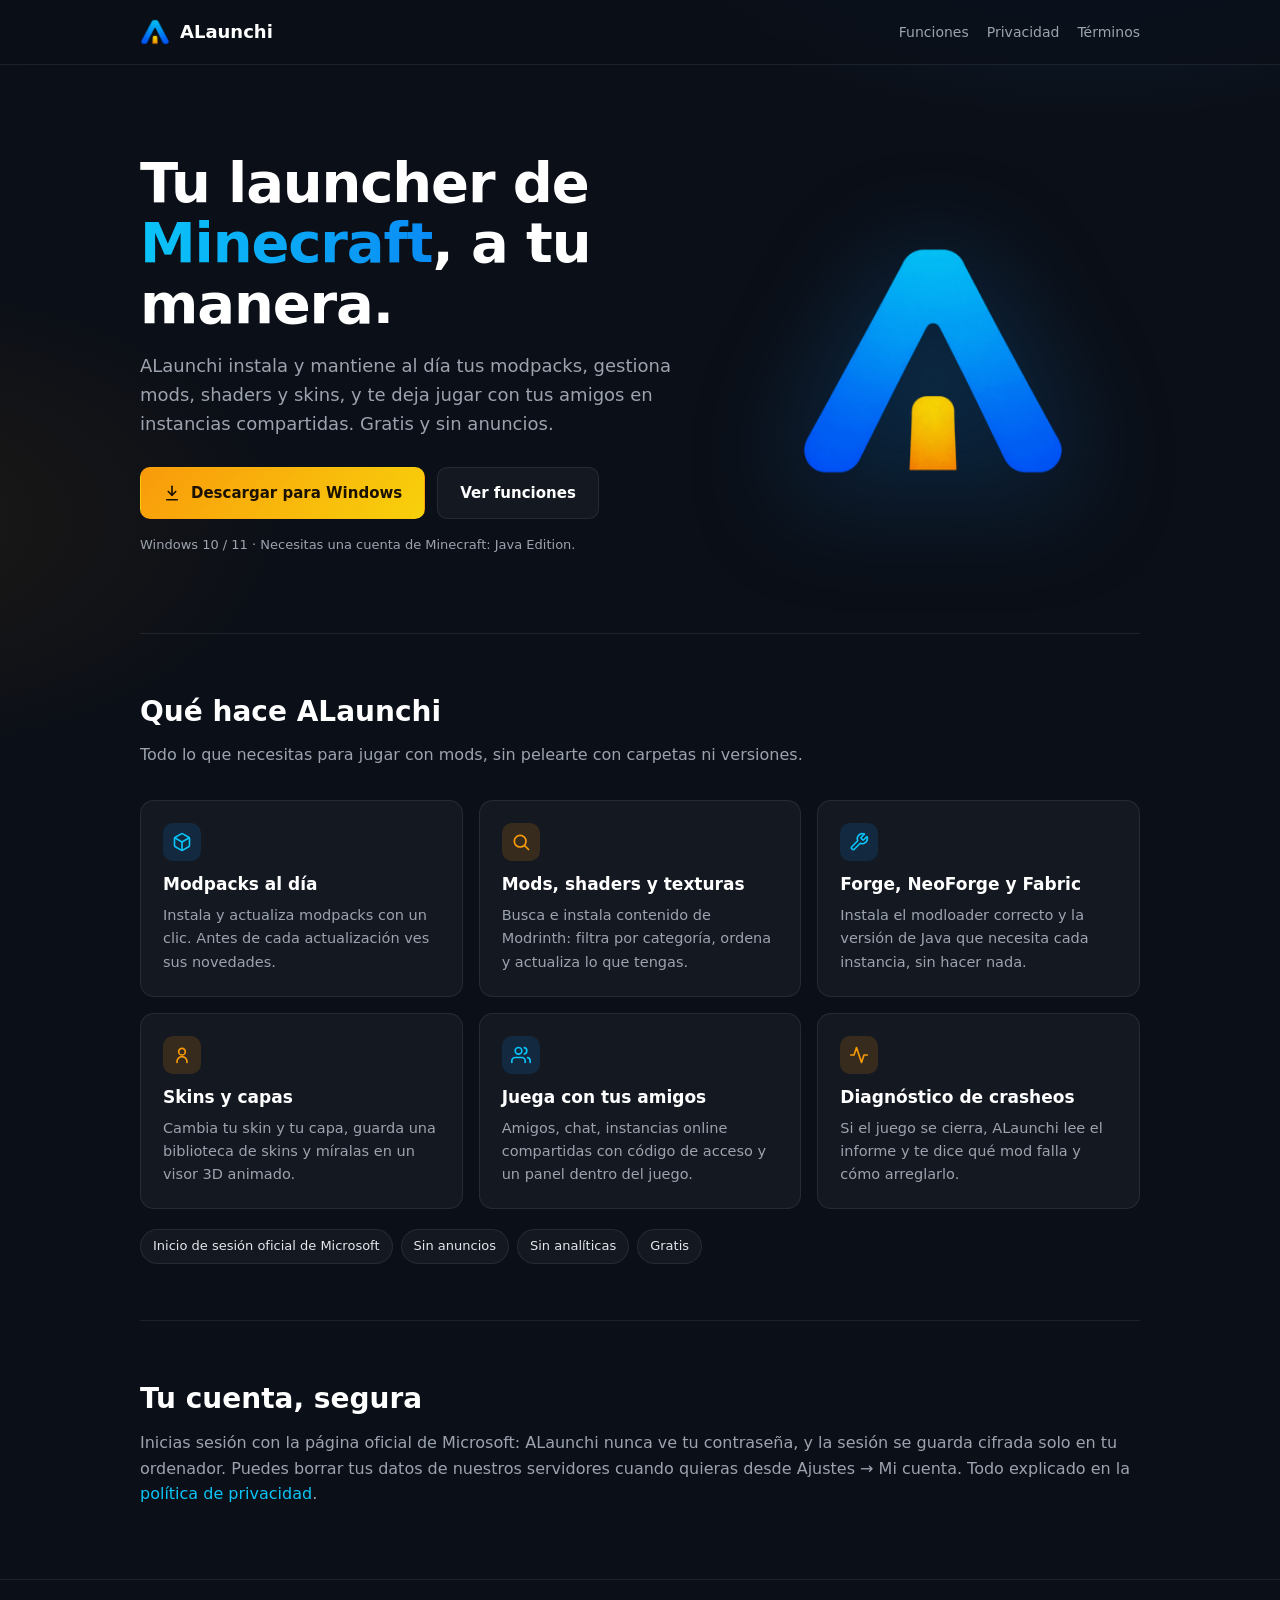
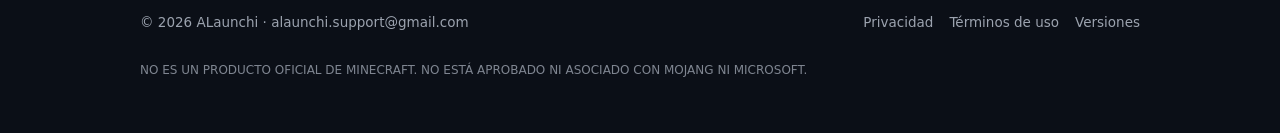
==== index.html @ 27a5408f "Web de ALaunchi: inicio con descarga, política de privacidad y términos (es/en) Co-Authored-By: Clau" ====
<!doctype html>
<html lang="es">
<head>
  <meta charset="utf-8">
  <meta name="viewport" content="width=device-width, initial-scale=1">
  <title>ALaunchi — Launcher de Minecraft</title>
  <meta name="description" content="ALaunchi es un launcher de Minecraft gratuito para Windows: instala y actualiza modpacks, gestiona mods de Modrinth, skins y juega con tus amigos.">
  <meta property="og:title" content="ALaunchi — Launcher de Minecraft">
  <meta property="og:description" content="Instala y actualiza modpacks, gestiona mods, skins y juega con tus amigos.">
  <meta property="og:image" content="https://alaunchi.github.io/assets/logo.png">
  <link rel="icon" href="assets/favicon.png">
  <link rel="stylesheet" href="style.css">
</head>
<body>
  <header class="site">
    <div class="wrap">
      <a class="brand" href="./"><img src="assets/logo.png" alt=""><span>ALaunchi</span></a>
      <nav class="links">
        <a href="#funciones">Funciones</a>
        <a href="privacidad.html">Privacidad</a>
        <a href="terminos.html">Términos</a>
      </nav>
    </div>
  </header>

  <main class="wrap">
    <section class="hero">
      <div>
        <h1>Tu launcher de <span class="grad">Minecraft</span>, a tu manera.</h1>
        <p class="lead">
          ALaunchi instala y mantiene al día tus modpacks, gestiona mods, shaders y skins,
          y te deja jugar con tus amigos en instancias compartidas. Gratis y sin anuncios.
        </p>
        <div class="cta">
          <a class="btn btn-primary" id="download" href="https://github.com/tomaamns-glitch/alaunchi-release/releases/latest">
            <svg viewBox="0 0 24 24" fill="none" stroke="currentColor" stroke-width="2.2" stroke-linecap="round" stroke-linejoin="round"><path d="M12 3v12"/><path d="m7 10 5 5 5-5"/><path d="M5 21h14"/></svg>
            <span id="download-label">Descargar para Windows</span>
          </a>
          <a class="btn btn-ghost" href="#funciones">Ver funciones</a>
          <p class="cta-note" id="download-note">Windows 10 / 11 · Necesitas una cuenta de Minecraft: Java Edition.</p>
        </div>
      </div>
      <img class="hero-logo" src="assets/logo.png" alt="Logo de ALaunchi">
    </section>

    <section class="block" id="funciones">
      <h2>Qué hace ALaunchi</h2>
      <p class="sub">Todo lo que necesitas para jugar con mods, sin pelearte con carpetas ni versiones.</p>
      <div class="grid">
        <div class="card">
          <div class="icon"><svg viewBox="0 0 24 24" fill="none" stroke="currentColor" stroke-width="2" stroke-linecap="round" stroke-linejoin="round"><path d="M21 16V8a2 2 0 0 0-1-1.73l-7-4a2 2 0 0 0-2 0l-7 4A2 2 0 0 0 3 8v8a2 2 0 0 0 1 1.73l7 4a2 2 0 0 0 2 0l7-4A2 2 0 0 0 21 16z"/><path d="M3.3 7 12 12l8.7-5"/><path d="M12 22V12"/></svg></div>
          <h3>Modpacks al día</h3>
          <p>Instala y actualiza modpacks con un clic. Antes de cada actualización ves sus novedades.</p>
        </div>
        <div class="card">
          <div class="icon o"><svg viewBox="0 0 24 24" fill="none" stroke="currentColor" stroke-width="2" stroke-linecap="round" stroke-linejoin="round"><circle cx="11" cy="11" r="7"/><path d="m21 21-4.3-4.3"/></svg></div>
          <h3>Mods, shaders y texturas</h3>
          <p>Busca e instala contenido de Modrinth: filtra por categoría, ordena y actualiza lo que tengas.</p>
        </div>
        <div class="card">
          <div class="icon"><svg viewBox="0 0 24 24" fill="none" stroke="currentColor" stroke-width="2" stroke-linecap="round" stroke-linejoin="round"><path d="M14.7 6.3a1 1 0 0 0 0 1.4l1.6 1.6a1 1 0 0 0 1.4 0l3.77-3.77a6 6 0 0 1-7.94 7.94l-6.91 6.91a2.12 2.12 0 0 1-3-3l6.91-6.91a6 6 0 0 1 7.94-7.94l-3.76 3.76z"/></svg></div>
          <h3>Forge, NeoForge y Fabric</h3>
          <p>Instala el modloader correcto y la versión de Java que necesita cada instancia, sin hacer nada.</p>
        </div>
        <div class="card">
          <div class="icon o"><svg viewBox="0 0 24 24" fill="none" stroke="currentColor" stroke-width="2" stroke-linecap="round" stroke-linejoin="round"><circle cx="12" cy="8" r="4"/><path d="M6 21v-1a6 6 0 0 1 12 0v1"/></svg></div>
          <h3>Skins y capas</h3>
          <p>Cambia tu skin y tu capa, guarda una biblioteca de skins y míralas en un visor 3D animado.</p>
        </div>
        <div class="card">
          <div class="icon"><svg viewBox="0 0 24 24" fill="none" stroke="currentColor" stroke-width="2" stroke-linecap="round" stroke-linejoin="round"><path d="M17 21v-2a4 4 0 0 0-4-4H5a4 4 0 0 0-4 4v2"/><circle cx="9" cy="7" r="4"/><path d="M23 21v-2a4 4 0 0 0-3-3.87"/><path d="M16 3.13a4 4 0 0 1 0 7.75"/></svg></div>
          <h3>Juega con tus amigos</h3>
          <p>Amigos, chat, instancias online compartidas con código de acceso y un panel dentro del juego.</p>
        </div>
        <div class="card">
          <div class="icon o"><svg viewBox="0 0 24 24" fill="none" stroke="currentColor" stroke-width="2" stroke-linecap="round" stroke-linejoin="round"><path d="M22 12h-4l-3 9L9 3l-3 9H2"/></svg></div>
          <h3>Diagnóstico de crasheos</h3>
          <p>Si el juego se cierra, ALaunchi lee el informe y te dice qué mod falla y cómo arreglarlo.</p>
        </div>
      </div>
      <div class="pill-list">
        <span class="pill">Inicio de sesión oficial de Microsoft</span>
        <span class="pill">Sin anuncios</span>
        <span class="pill">Sin analíticas</span>
        <span class="pill">Gratis</span>
      </div>
    </section>

    <section class="block">
      <h2>Tu cuenta, segura</h2>
      <p class="sub" style="margin-bottom:16px">
        Inicias sesión con la página oficial de Microsoft: ALaunchi nunca ve tu contraseña, y la sesión se guarda
        cifrada solo en tu ordenador. Puedes borrar tus datos de nuestros servidores cuando quieras desde
        Ajustes → Mi cuenta. Todo explicado en la <a href="privacidad.html">política de privacidad</a>.
      </p>
    </section>
  </main>

  <footer class="site">
    <div class="wrap">
      <span>© 2026 ALaunchi · <a href="mailto:alaunchi.support@gmail.com">alaunchi.support@gmail.com</a></span>
      <div class="links">
        <a href="privacidad.html">Privacidad</a>
        <a href="terminos.html">Términos de uso</a>
        <a href="https://github.com/tomaamns-glitch/alaunchi-release/releases">Versiones</a>
      </div>
      <p class="disclaimer">NO ES UN PRODUCTO OFICIAL DE MINECRAFT. NO ESTÁ APROBADO NI ASOCIADO CON MOJANG NI MICROSOFT.</p>
    </div>
  </footer>

  <script>
    // Points the button straight at the latest installer (.exe). Without
    // network or if GitHub's API fails, it stays on the releases page.
    fetch("https://api.github.com/repos/tomaamns-glitch/alaunchi-release/releases/latest")
      .then((r) => (r.ok ? r.json() : Promise.reject()))
      .then((rel) => {
        const exe = (rel.assets || []).find((a) => /\.exe$/i.test(a.name));
        if (!exe) return;
        document.getElementById("download").href = exe.browser_download_url;
        const version = String(rel.tag_name || "").replace(/^v/, "");
        const mb = (exe.size / 1048576).toFixed(0);
        document.getElementById("download-note").textContent =
          `Versión ${version} · ${mb} MB · Windows 10 / 11 · Necesitas una cuenta de Minecraft: Java Edition.`;
      })
      .catch(() => {});
  </script>
</body>
</html>
---- style.css ----
:root {
  --bg: #0b0f17;
  --bg-2: #111827;
  --card: rgba(255, 255, 255, 0.04);
  --border: rgba(255, 255, 255, 0.08);
  --text: #e5e7eb;
  --muted: #9ca3af;
  --blue: #0a8cf5;
  --cyan: #0bc4f7;
  --orange: #f99a0b;
  --yellow: #f8d10b;
  --radius: 14px;
  color-scheme: dark;
}

* { box-sizing: border-box; }

html { scroll-behavior: smooth; }

body {
  margin: 0;
  background:
    radial-gradient(900px 500px at 85% -10%, rgba(10, 140, 245, 0.18), transparent 60%),
    radial-gradient(700px 400px at -10% 30%, rgba(249, 154, 11, 0.08), transparent 60%),
    var(--bg);
  color: var(--text);
  font-family: "Inter", system-ui, -apple-system, "Segoe UI", Roboto, sans-serif;
  line-height: 1.6;
  -webkit-font-smoothing: antialiased;
}

a { color: var(--cyan); text-decoration: none; }
a:hover { text-decoration: underline; }

.wrap { max-width: 1040px; margin: 0 auto; padding: 0 20px; }

/* Header */
header.site {
  position: sticky; top: 0; z-index: 10;
  backdrop-filter: blur(12px);
  background: rgba(11, 15, 23, 0.7);
  border-bottom: 1px solid var(--border);
}
header.site .wrap { display: flex; align-items: center; justify-content: space-between; height: 64px; gap: 16px; }
.brand { display: flex; align-items: center; gap: 10px; color: #fff; font-weight: 700; font-size: 18px; }
.brand:hover { text-decoration: none; }
.brand img { width: 30px; height: 30px; }
nav.links { display: flex; gap: 18px; font-size: 14px; }
nav.links a { color: var(--muted); }
nav.links a:hover, nav.links a[aria-current="page"] { color: #fff; text-decoration: none; }

/* Hero */
.hero { padding: 88px 0 64px; display: grid; grid-template-columns: 1.3fr 1fr; gap: 48px; align-items: center; }
.hero h1 { font-size: clamp(36px, 6vw, 56px); line-height: 1.08; margin: 0 0 18px; color: #fff; letter-spacing: -0.02em; }
.hero h1 .grad { background: linear-gradient(90deg, var(--cyan), var(--blue)); -webkit-background-clip: text; background-clip: text; color: transparent; }
.hero p.lead { font-size: 18px; color: var(--muted); margin: 0 0 28px; max-width: 34em; }
.hero-logo { justify-self: center; width: min(280px, 70%); filter: drop-shadow(0 20px 60px rgba(10, 140, 245, 0.35)); }

.cta { display: flex; flex-wrap: wrap; gap: 12px; align-items: center; }
.btn {
  display: inline-flex; align-items: center; gap: 10px;
  padding: 13px 22px; border-radius: 10px; font-weight: 600; font-size: 15px;
  border: 1px solid transparent; transition: transform 0.15s, filter 0.15s;
}
.btn:hover { text-decoration: none; transform: translateY(-1px); filter: brightness(1.08); }
.btn-primary { background: linear-gradient(135deg, var(--orange), var(--yellow)); color: #1a1100; }
.btn-ghost { background: var(--card); border-color: var(--border); color: #fff; }
.btn svg { width: 18px; height: 18px; }
.cta-note { font-size: 13px; color: var(--muted); width: 100%; margin-top: 4px; }

/* Sections */
section.block { padding: 56px 0; border-top: 1px solid var(--border); }
section.block h2 { font-size: 28px; margin: 0 0 8px; color: #fff; }
section.block p.sub { color: var(--muted); margin: 0 0 32px; }

.grid { display: grid; grid-template-columns: repeat(3, 1fr); gap: 16px; }
.card { background: var(--card); border: 1px solid var(--border); border-radius: var(--radius); padding: 22px; }
.card h3 { margin: 10px 0 6px; font-size: 17px; color: #fff; }
.card p { margin: 0; color: var(--muted); font-size: 14.5px; }
.icon { width: 38px; height: 38px; border-radius: 10px; display: grid; place-items: center; background: rgba(10, 140, 245, 0.15); color: var(--cyan); }
.icon.o { background: rgba(249, 154, 11, 0.15); color: var(--orange); }
.icon svg { width: 20px; height: 20px; }

.pill-list { display: flex; flex-wrap: wrap; gap: 8px; margin-top: 20px; }
.pill { font-size: 13px; padding: 6px 12px; border-radius: 999px; background: var(--card); border: 1px solid var(--border); color: var(--text); }

/* Legal pages */
.legal { max-width: 780px; padding: 56px 20px 72px; margin: 0 auto; }
.legal h1 { font-size: 36px; margin: 0 0 6px; color: #fff; }
.legal .updated { color: var(--muted); font-size: 14px; margin: 0 0 32px; }
.legal h2 { font-size: 21px; margin: 40px 0 10px; color: #fff; }
.legal h3 { font-size: 16.5px; margin: 24px 0 8px; color: #fff; }
.legal p, .legal li { color: #d1d5db; font-size: 15.5px; }
.legal ul { padding-left: 22px; }
.legal li { margin: 4px 0; }
.legal table { width: 100%; border-collapse: collapse; margin: 12px 0 8px; font-size: 14.5px; }
.legal th, .legal td { text-align: left; padding: 10px 12px; border-bottom: 1px solid var(--border); vertical-align: top; }
.legal th { color: #fff; font-weight: 600; background: var(--card); }
.legal .table-scroll { overflow-x: auto; }
.legal .summary { background: rgba(10, 140, 245, 0.08); border: 1px solid rgba(10, 140, 245, 0.25); border-radius: var(--radius); padding: 18px 20px; }
.legal .summary ul { margin: 6px 0 0; }
.lang-switch { display: inline-flex; gap: 6px; margin-bottom: 24px; }
.lang-switch a { font-size: 13px; padding: 5px 12px; border-radius: 999px; border: 1px solid var(--border); color: var(--muted); }
.lang-switch a.on { color: #fff; background: var(--card); }

/* Footer */
footer.site { border-top: 1px solid var(--border); padding: 32px 0 40px; color: var(--muted); font-size: 13.5px; }
footer.site .wrap { display: flex; flex-wrap: wrap; justify-content: space-between; gap: 16px; }
footer.site .links { display: flex; flex-wrap: wrap; gap: 16px; }
footer.site a { color: var(--muted); }
footer.site a:hover { color: #fff; }
footer.site .disclaimer { width: 100%; font-size: 12px; opacity: 0.8; }

@media (max-width: 820px) {
  .hero { grid-template-columns: 1fr; padding: 48px 0 40px; gap: 28px; text-align: left; }
  .hero-logo { order: -1; width: 120px; justify-self: start; }
  .grid { grid-template-columns: 1fr; }
  nav.links { gap: 12px; font-size: 13px; }
  .brand span { display: none; }
}
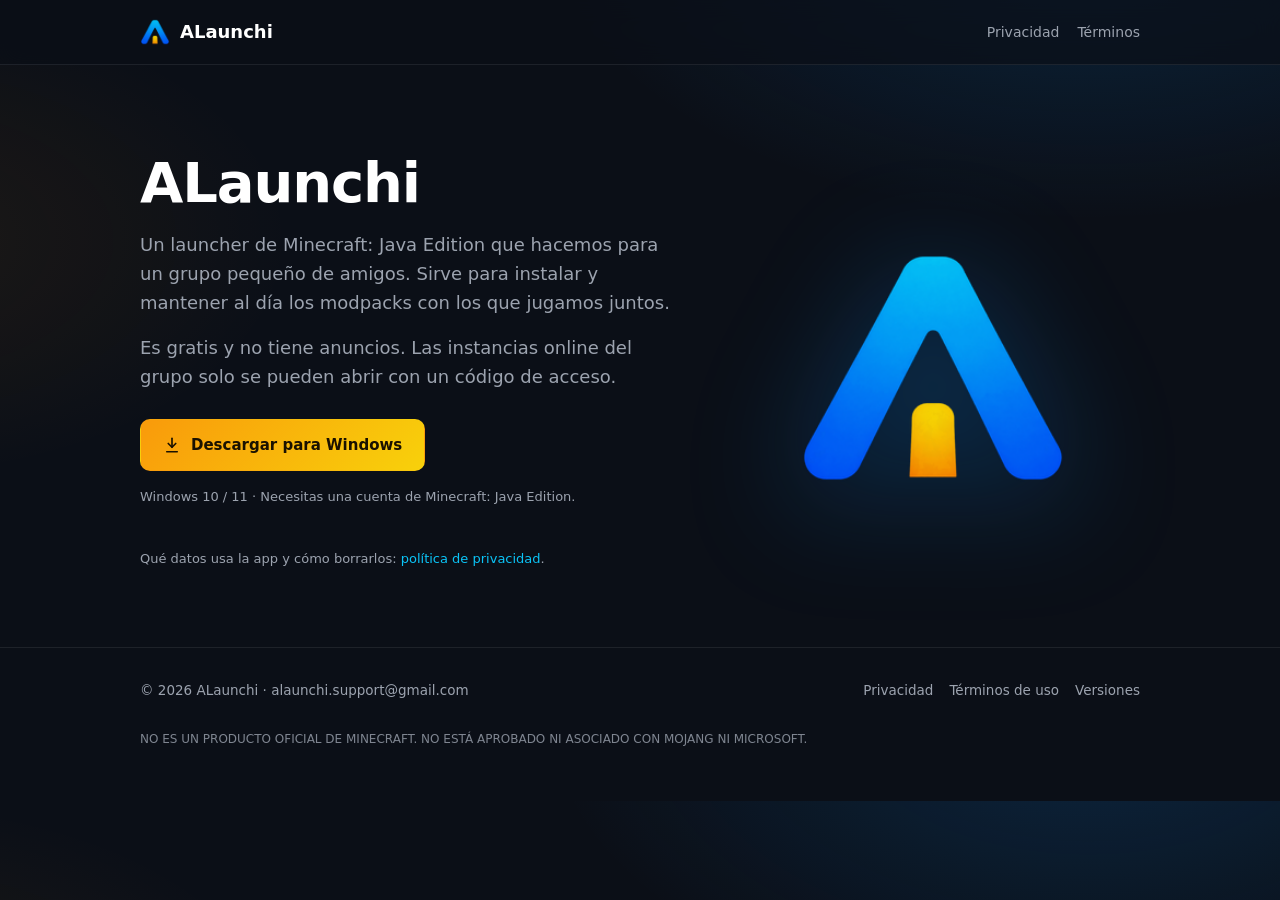
==== commit 8f0f4a13: "Portada más sencilla: sin lista de funciones, launcher para un grupo pequeño Co-Authored-By: Claude " ====
--- a/index.html
+++ b/index.html
@@ -3,10 +3,10 @@
 <head>
   <meta charset="utf-8">
   <meta name="viewport" content="width=device-width, initial-scale=1">
-  <title>ALaunchi — Launcher de Minecraft</title>
-  <meta name="description" content="ALaunchi es un launcher de Minecraft gratuito para Windows: instala y actualiza modpacks, gestiona mods de Modrinth, skins y juega con tus amigos.">
-  <meta property="og:title" content="ALaunchi — Launcher de Minecraft">
-  <meta property="og:description" content="Instala y actualiza modpacks, gestiona mods, skins y juega con tus amigos.">
+  <title>ALaunchi</title>
+  <meta name="description" content="ALaunchi, un launcher de Minecraft para un grupo pequeño de amigos.">
+  <meta property="og:title" content="ALaunchi">
+  <meta property="og:description" content="Un launcher de Minecraft para un grupo pequeño de amigos.">
   <meta property="og:image" content="https://alaunchi.github.io/assets/logo.png">
   <link rel="icon" href="assets/favicon.png">
   <link rel="stylesheet" href="style.css">
@@ -16,7 +16,6 @@
     <div class="wrap">
       <a class="brand" href="./"><img src="assets/logo.png" alt=""><span>ALaunchi</span></a>
       <nav class="links">
-        <a href="#funciones">Funciones</a>
         <a href="privacidad.html">Privacidad</a>
         <a href="terminos.html">Términos</a>
       </nav>
@@ -26,73 +25,26 @@
   <main class="wrap">
     <section class="hero">
       <div>
-        <h1>Tu launcher de <span class="grad">Minecraft</span>, a tu manera.</h1>
+        <h1>ALaunchi</h1>
         <p class="lead">
-          ALaunchi instala y mantiene al día tus modpacks, gestiona mods, shaders y skins,
-          y te deja jugar con tus amigos en instancias compartidas. Gratis y sin anuncios.
+          Un launcher de Minecraft: Java Edition que hacemos para un grupo pequeño de amigos.
+          Sirve para instalar y mantener al día los modpacks con los que jugamos juntos.
+        </p>
+        <p class="lead" style="margin-top:-12px">
+          Es gratis y no tiene anuncios. Las instancias online del grupo solo se pueden abrir con un código de acceso.
         </p>
         <div class="cta">
           <a class="btn btn-primary" id="download" href="https://github.com/tomaamns-glitch/alaunchi-release/releases/latest">
             <svg viewBox="0 0 24 24" fill="none" stroke="currentColor" stroke-width="2.2" stroke-linecap="round" stroke-linejoin="round"><path d="M12 3v12"/><path d="m7 10 5 5 5-5"/><path d="M5 21h14"/></svg>
-            <span id="download-label">Descargar para Windows</span>
+            <span>Descargar para Windows</span>
           </a>
-          <a class="btn btn-ghost" href="#funciones">Ver funciones</a>
           <p class="cta-note" id="download-note">Windows 10 / 11 · Necesitas una cuenta de Minecraft: Java Edition.</p>
         </div>
+        <p class="cta-note" style="margin-top:28px">
+          Qué datos usa la app y cómo borrarlos: <a href="privacidad.html">política de privacidad</a>.
+        </p>
       </div>
       <img class="hero-logo" src="assets/logo.png" alt="Logo de ALaunchi">
-    </section>
-
-    <section class="block" id="funciones">
-      <h2>Qué hace ALaunchi</h2>
-      <p class="sub">Todo lo que necesitas para jugar con mods, sin pelearte con carpetas ni versiones.</p>
-      <div class="grid">
-        <div class="card">
-          <div class="icon"><svg viewBox="0 0 24 24" fill="none" stroke="currentColor" stroke-width="2" stroke-linecap="round" stroke-linejoin="round"><path d="M21 16V8a2 2 0 0 0-1-1.73l-7-4a2 2 0 0 0-2 0l-7 4A2 2 0 0 0 3 8v8a2 2 0 0 0 1 1.73l7 4a2 2 0 0 0 2 0l7-4A2 2 0 0 0 21 16z"/><path d="M3.3 7 12 12l8.7-5"/><path d="M12 22V12"/></svg></div>
-          <h3>Modpacks al día</h3>
-          <p>Instala y actualiza modpacks con un clic. Antes de cada actualización ves sus novedades.</p>
-        </div>
-        <div class="card">
-          <div class="icon o"><svg viewBox="0 0 24 24" fill="none" stroke="currentColor" stroke-width="2" stroke-linecap="round" stroke-linejoin="round"><circle cx="11" cy="11" r="7"/><path d="m21 21-4.3-4.3"/></svg></div>
-          <h3>Mods, shaders y texturas</h3>
-          <p>Busca e instala contenido de Modrinth: filtra por categoría, ordena y actualiza lo que tengas.</p>
-        </div>
-        <div class="card">
-          <div class="icon"><svg viewBox="0 0 24 24" fill="none" stroke="currentColor" stroke-width="2" stroke-linecap="round" stroke-linejoin="round"><path d="M14.7 6.3a1 1 0 0 0 0 1.4l1.6 1.6a1 1 0 0 0 1.4 0l3.77-3.77a6 6 0 0 1-7.94 7.94l-6.91 6.91a2.12 2.12 0 0 1-3-3l6.91-6.91a6 6 0 0 1 7.94-7.94l-3.76 3.76z"/></svg></div>
-          <h3>Forge, NeoForge y Fabric</h3>
-          <p>Instala el modloader correcto y la versión de Java que necesita cada instancia, sin hacer nada.</p>
-        </div>
-        <div class="card">
-          <div class="icon o"><svg viewBox="0 0 24 24" fill="none" stroke="currentColor" stroke-width="2" stroke-linecap="round" stroke-linejoin="round"><circle cx="12" cy="8" r="4"/><path d="M6 21v-1a6 6 0 0 1 12 0v1"/></svg></div>
-          <h3>Skins y capas</h3>
-          <p>Cambia tu skin y tu capa, guarda una biblioteca de skins y míralas en un visor 3D animado.</p>
-        </div>
-        <div class="card">
-          <div class="icon"><svg viewBox="0 0 24 24" fill="none" stroke="currentColor" stroke-width="2" stroke-linecap="round" stroke-linejoin="round"><path d="M17 21v-2a4 4 0 0 0-4-4H5a4 4 0 0 0-4 4v2"/><circle cx="9" cy="7" r="4"/><path d="M23 21v-2a4 4 0 0 0-3-3.87"/><path d="M16 3.13a4 4 0 0 1 0 7.75"/></svg></div>
-          <h3>Juega con tus amigos</h3>
-          <p>Amigos, chat, instancias online compartidas con código de acceso y un panel dentro del juego.</p>
-        </div>
-        <div class="card">
-          <div class="icon o"><svg viewBox="0 0 24 24" fill="none" stroke="currentColor" stroke-width="2" stroke-linecap="round" stroke-linejoin="round"><path d="M22 12h-4l-3 9L9 3l-3 9H2"/></svg></div>
-          <h3>Diagnóstico de crasheos</h3>
-          <p>Si el juego se cierra, ALaunchi lee el informe y te dice qué mod falla y cómo arreglarlo.</p>
-        </div>
-      </div>
-      <div class="pill-list">
-        <span class="pill">Inicio de sesión oficial de Microsoft</span>
-        <span class="pill">Sin anuncios</span>
-        <span class="pill">Sin analíticas</span>
-        <span class="pill">Gratis</span>
-      </div>
-    </section>
-
-    <section class="block">
-      <h2>Tu cuenta, segura</h2>
-      <p class="sub" style="margin-bottom:16px">
-        Inicias sesión con la página oficial de Microsoft: ALaunchi nunca ve tu contraseña, y la sesión se guarda
-        cifrada solo en tu ordenador. Puedes borrar tus datos de nuestros servidores cuando quieras desde
-        Ajustes → Mi cuenta. Todo explicado en la <a href="privacidad.html">política de privacidad</a>.
-      </p>
     </section>
   </main>
 
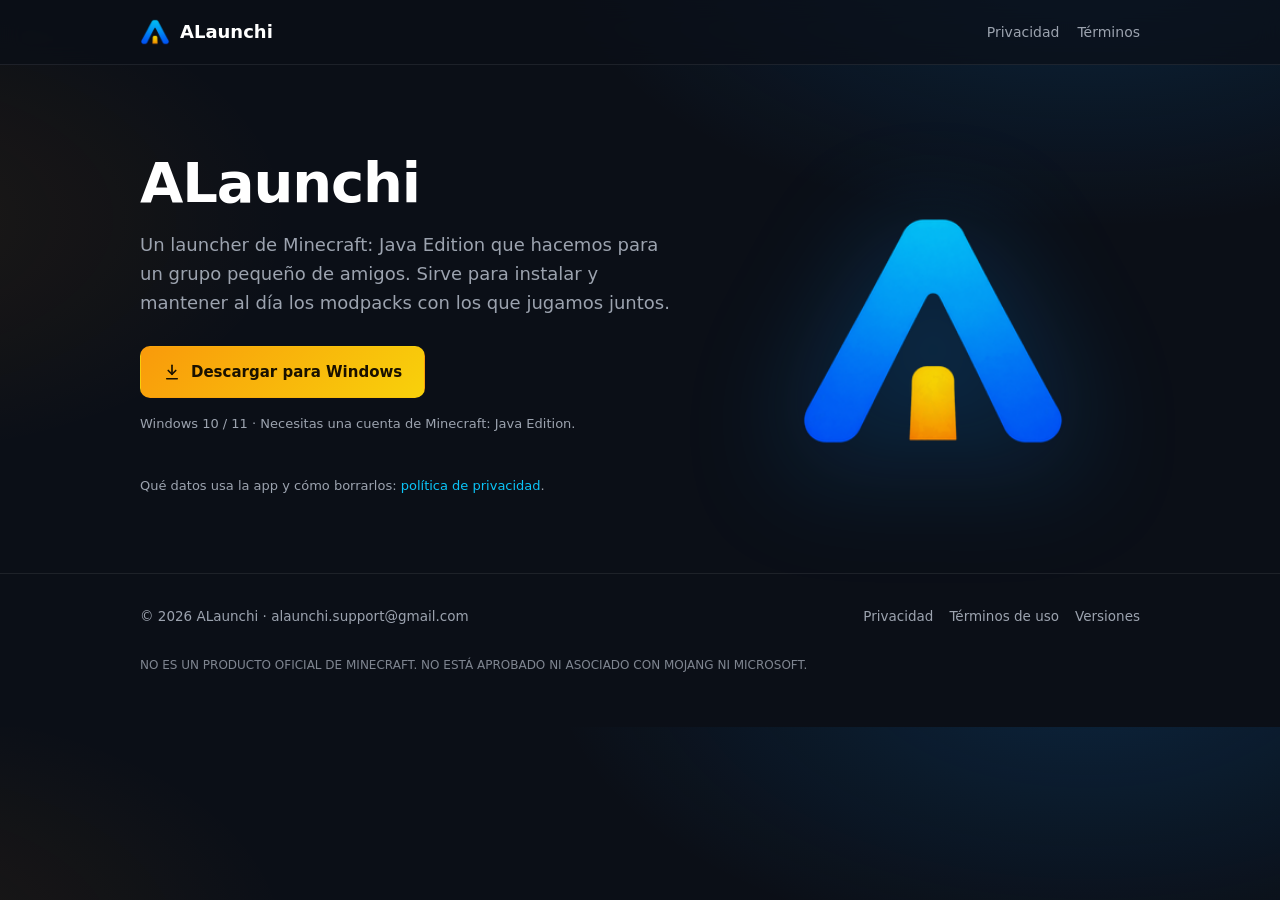
==== commit 7bf3d3cd: "Portada: quitar la segunda frase Co-Authored-By: Claude Opus 5.5 <noreply@anthropic.com>" ====
--- a/index.html
+++ b/index.html
@@ -29,9 +29,6 @@
         <p class="lead">
           Un launcher de Minecraft: Java Edition que hacemos para un grupo pequeño de amigos.
           Sirve para instalar y mantener al día los modpacks con los que jugamos juntos.
-        </p>
-        <p class="lead" style="margin-top:-12px">
-          Es gratis y no tiene anuncios. Las instancias online del grupo solo se pueden abrir con un código de acceso.
         </p>
         <div class="cta">
           <a class="btn btn-primary" id="download" href="https://github.com/tomaamns-glitch/alaunchi-release/releases/latest">
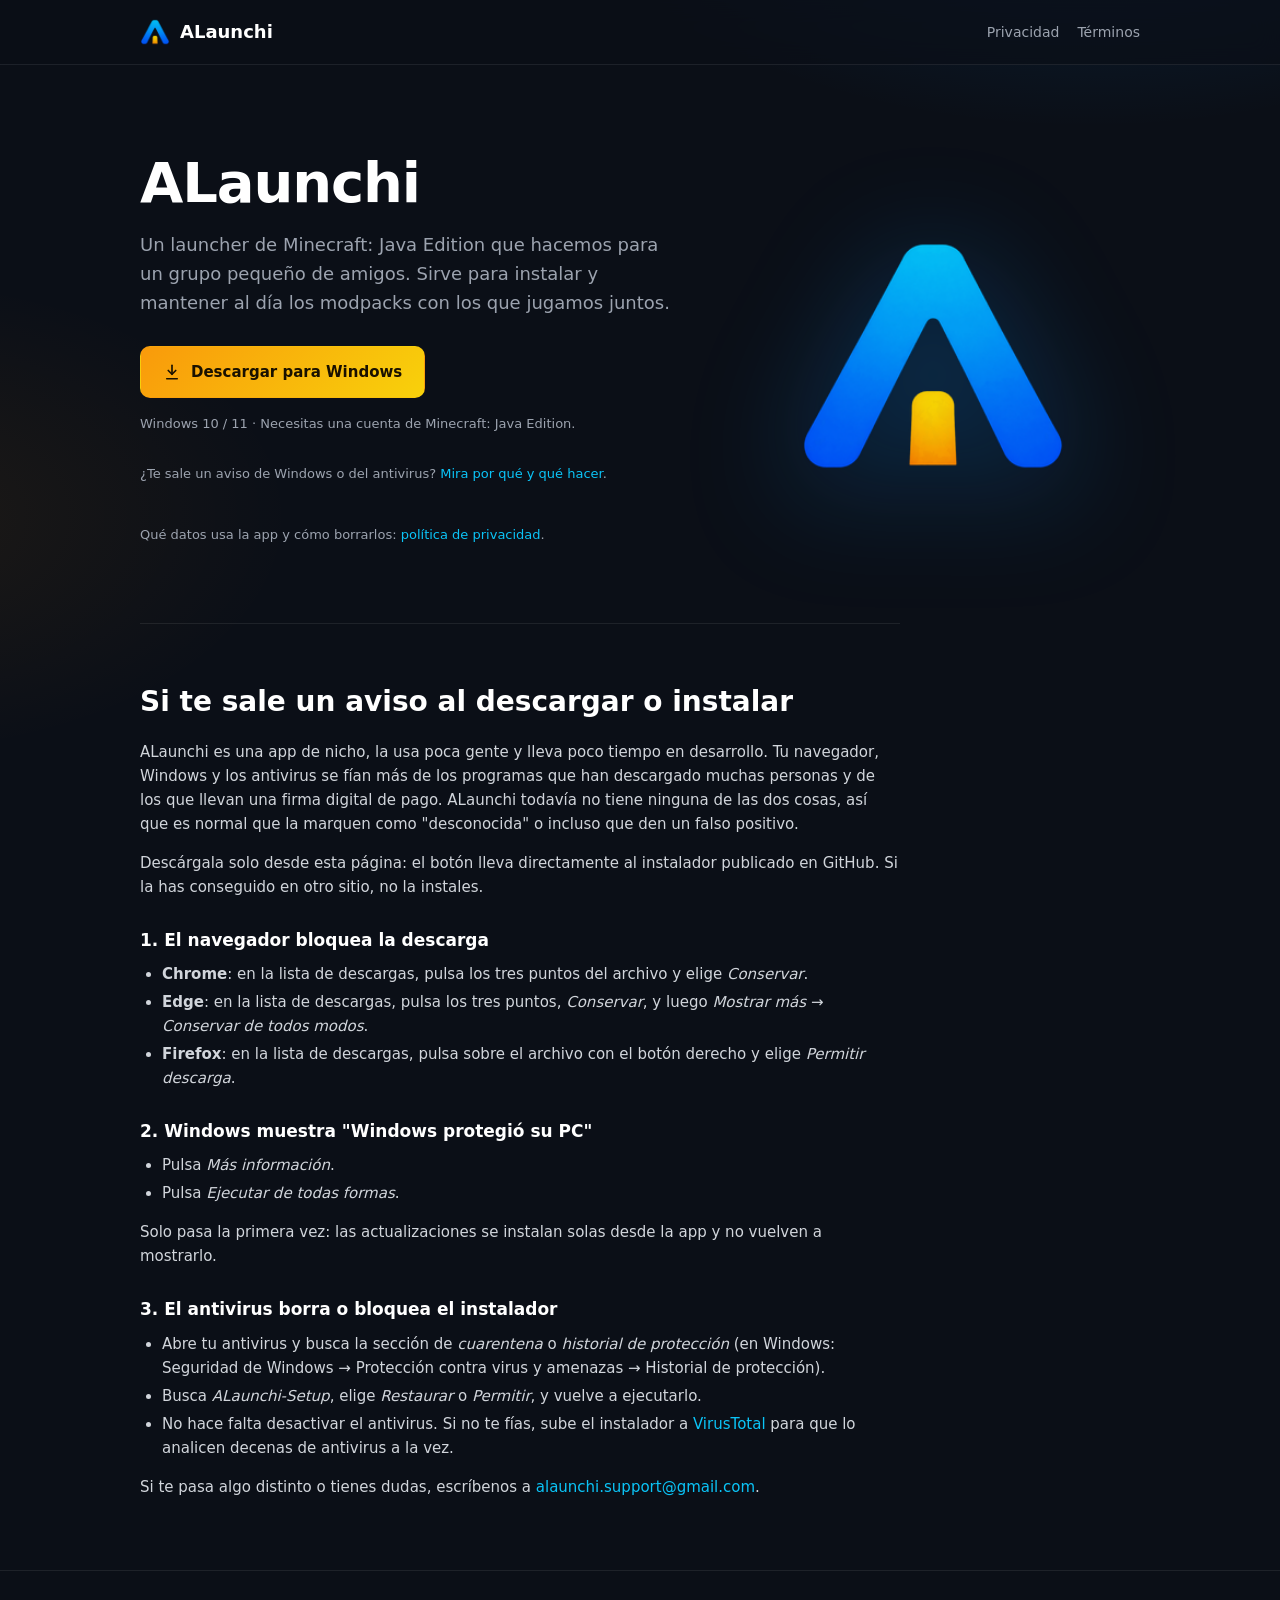
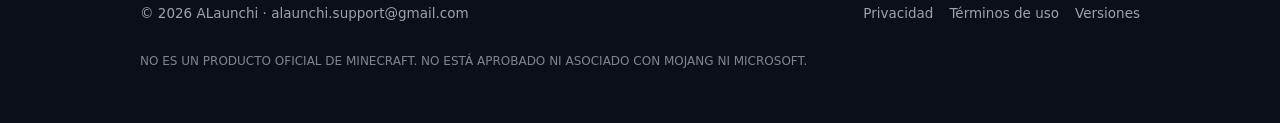
==== commit 16856d0b: "Portada: explicar avisos de navegador, Windows y antivirus, y cómo seguir Co-Authored-By: Claude Opu" ====
--- a/index.html
+++ b/index.html
@@ -36,12 +36,52 @@
             <span>Descargar para Windows</span>
           </a>
           <p class="cta-note" id="download-note">Windows 10 / 11 · Necesitas una cuenta de Minecraft: Java Edition.</p>
+          <p class="cta-note">¿Te sale un aviso de Windows o del antivirus? <a href="#avisos">Mira por qué y qué hacer</a>.</p>
         </div>
         <p class="cta-note" style="margin-top:28px">
           Qué datos usa la app y cómo borrarlos: <a href="privacidad.html">política de privacidad</a>.
         </p>
       </div>
       <img class="hero-logo" src="assets/logo.png" alt="Logo de ALaunchi">
+    </section>
+
+    <section class="block notice" id="avisos">
+      <h2>Si te sale un aviso al descargar o instalar</h2>
+      <p>
+        ALaunchi es una app de nicho, la usa poca gente y lleva poco tiempo en desarrollo. Tu navegador, Windows y los
+        antivirus se fían más de los programas que han descargado muchas personas y de los que llevan una firma digital
+        de pago. ALaunchi todavía no tiene ninguna de las dos cosas, así que es normal que la marquen como "desconocida" o
+        incluso que den un falso positivo.
+      </p>
+      <p>
+        Descárgala solo desde esta página: el botón lleva directamente al instalador publicado en GitHub. Si la has
+        conseguido en otro sitio, no la instales.
+      </p>
+
+      <h3>1. El navegador bloquea la descarga</h3>
+      <ul>
+        <li><strong>Chrome</strong>: en la lista de descargas, pulsa los tres puntos del archivo y elige <em>Conservar</em>.</li>
+        <li><strong>Edge</strong>: en la lista de descargas, pulsa los tres puntos, <em>Conservar</em>, y luego <em>Mostrar más</em> → <em>Conservar de todos modos</em>.</li>
+        <li><strong>Firefox</strong>: en la lista de descargas, pulsa sobre el archivo con el botón derecho y elige <em>Permitir descarga</em>.</li>
+      </ul>
+
+      <h3>2. Windows muestra "Windows protegió su PC"</h3>
+      <ul>
+        <li>Pulsa <em>Más información</em>.</li>
+        <li>Pulsa <em>Ejecutar de todas formas</em>.</li>
+      </ul>
+      <p>Solo pasa la primera vez: las actualizaciones se instalan solas desde la app y no vuelven a mostrarlo.</p>
+
+      <h3>3. El antivirus borra o bloquea el instalador</h3>
+      <ul>
+        <li>Abre tu antivirus y busca la sección de <em>cuarentena</em> o <em>historial de protección</em> (en Windows: Seguridad de Windows → Protección contra virus y amenazas → Historial de protección).</li>
+        <li>Busca <em>ALaunchi-Setup</em>, elige <em>Restaurar</em> o <em>Permitir</em>, y vuelve a ejecutarlo.</li>
+        <li>No hace falta desactivar el antivirus. Si no te fías, sube el instalador a <a href="https://www.virustotal.com">VirusTotal</a> para que lo analicen decenas de antivirus a la vez.</li>
+      </ul>
+      <p>
+        Si te pasa algo distinto o tienes dudas, escríbenos a
+        <a href="mailto:alaunchi.support@gmail.com">alaunchi.support@gmail.com</a>.
+      </p>
     </section>
   </main>
 
--- a/style.css
+++ b/style.css
@@ -84,6 +84,12 @@
 .pill-list { display: flex; flex-wrap: wrap; gap: 8px; margin-top: 20px; }
 .pill { font-size: 13px; padding: 6px 12px; border-radius: 999px; background: var(--card); border: 1px solid var(--border); color: var(--text); }
 
+.notice { max-width: 760px; }
+.notice h3 { font-size: 17px; margin: 28px 0 8px; color: #fff; }
+.notice p, .notice li { color: #d1d5db; font-size: 15px; }
+.notice ul { padding-left: 22px; margin: 0 0 8px; }
+.notice li { margin: 4px 0; }
+
 /* Legal pages */
 .legal { max-width: 780px; padding: 56px 20px 72px; margin: 0 auto; }
 .legal h1 { font-size: 36px; margin: 0 0 6px; color: #fff; }
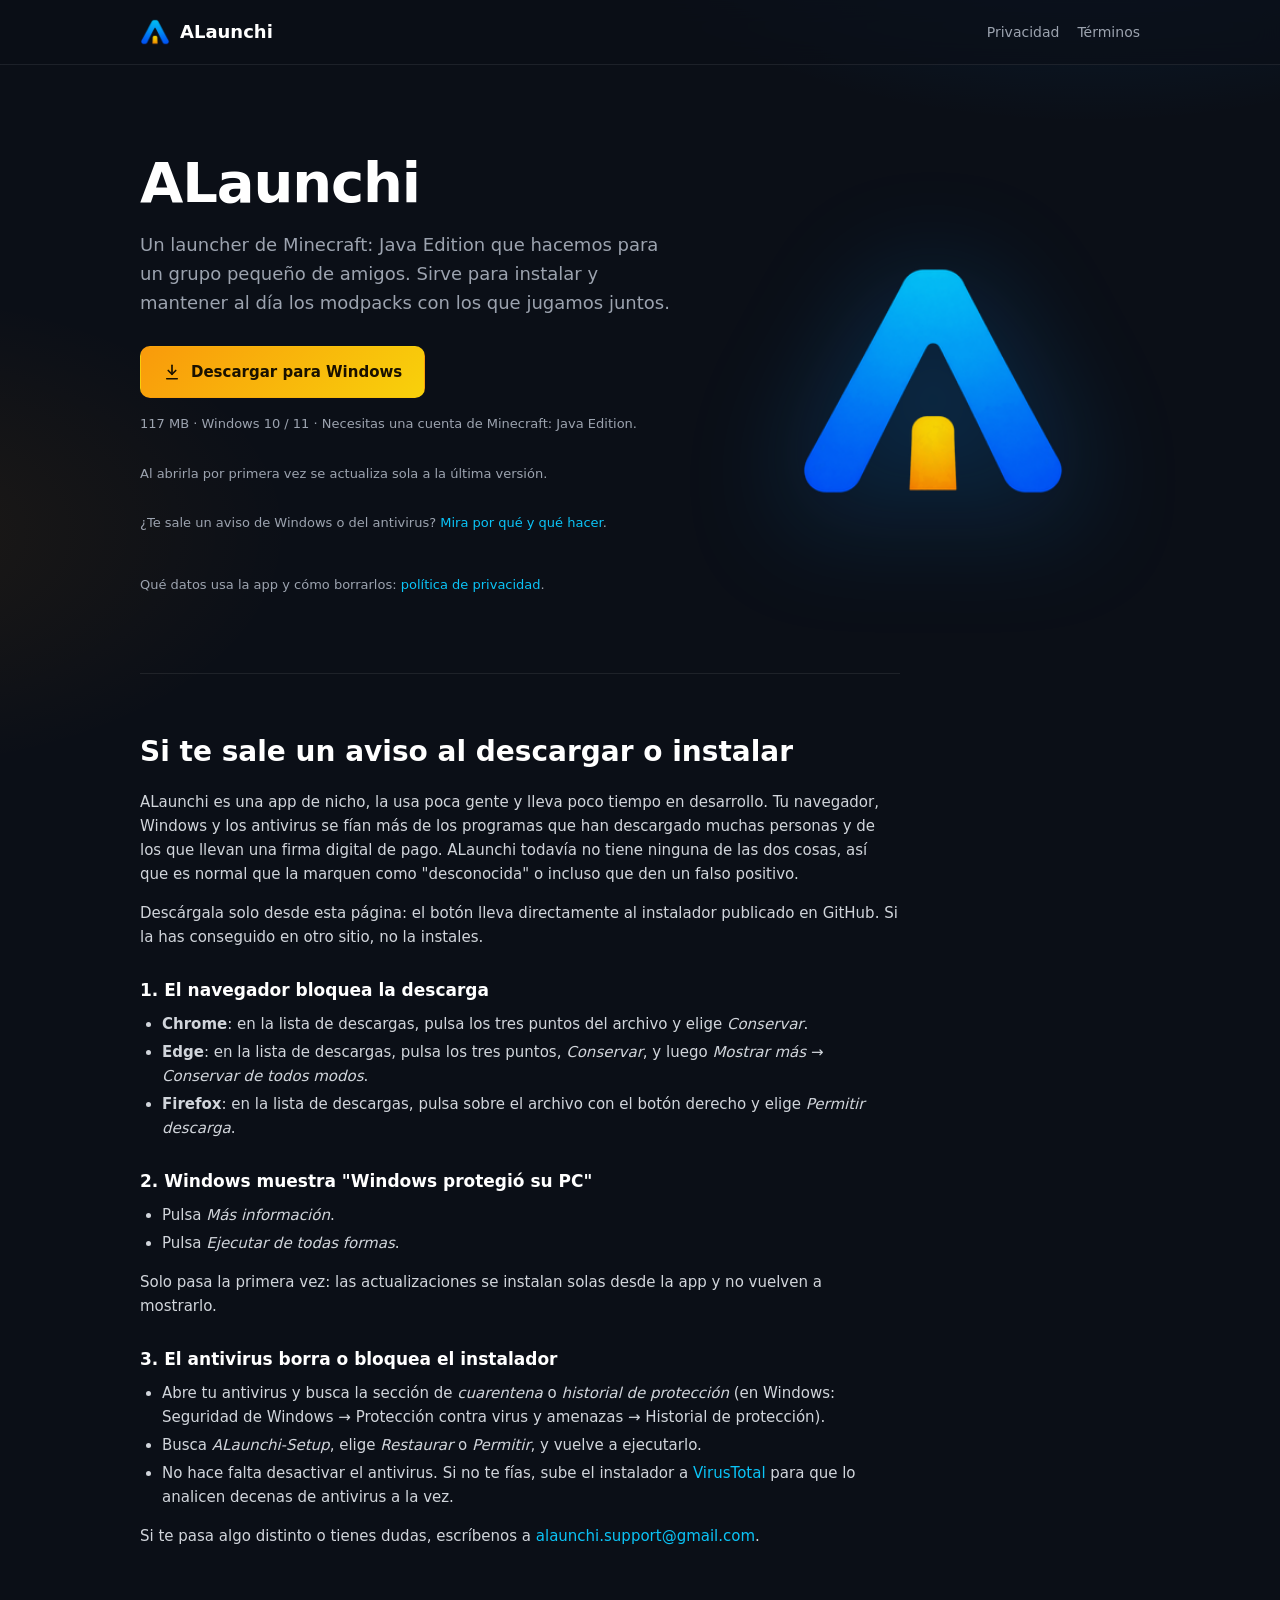
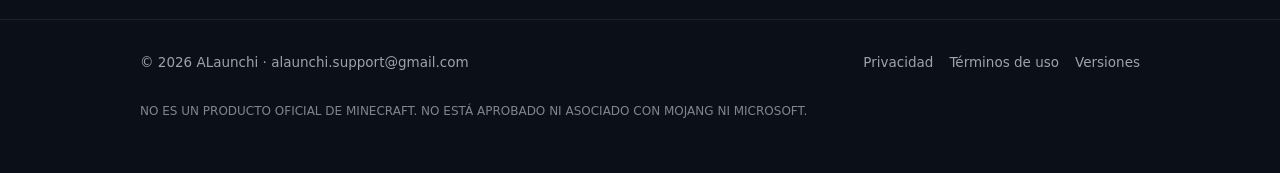
==== commit 260336cd: "Portada: fijar la descarga al instalador 1.9.47 (revisado por Microsoft); la app se actualiza sola" ====
--- a/index.html
+++ b/index.html
@@ -31,11 +31,14 @@
           Sirve para instalar y mantener al día los modpacks con los que jugamos juntos.
         </p>
         <div class="cta">
-          <a class="btn btn-primary" id="download" href="https://github.com/tomaamns-glitch/alaunchi-release/releases/latest">
+          <!-- Fixed on purpose to an installer already reviewed by Microsoft (SmartScreen/Defender);
+               the app auto-updates to the latest version on first launch. Keep this release on GitHub. -->
+          <a class="btn btn-primary" id="download" href="https://github.com/tomaamns-glitch/alaunchi-release/releases/download/v1.9.47/ALaunchi-Setup-1.9.47.exe">
             <svg viewBox="0 0 24 24" fill="none" stroke="currentColor" stroke-width="2.2" stroke-linecap="round" stroke-linejoin="round"><path d="M12 3v12"/><path d="m7 10 5 5 5-5"/><path d="M5 21h14"/></svg>
             <span>Descargar para Windows</span>
           </a>
-          <p class="cta-note" id="download-note">Windows 10 / 11 · Necesitas una cuenta de Minecraft: Java Edition.</p>
+          <p class="cta-note" id="download-note">117 MB · Windows 10 / 11 · Necesitas una cuenta de Minecraft: Java Edition.</p>
+          <p class="cta-note">Al abrirla por primera vez se actualiza sola a la última versión.</p>
           <p class="cta-note">¿Te sale un aviso de Windows o del antivirus? <a href="#avisos">Mira por qué y qué hacer</a>.</p>
         </div>
         <p class="cta-note" style="margin-top:28px">
@@ -97,21 +100,5 @@
     </div>
   </footer>
 
-  <script>
-    // Points the button straight at the latest installer (.exe). Without
-    // network or if GitHub's API fails, it stays on the releases page.
-    fetch("https://api.github.com/repos/tomaamns-glitch/alaunchi-release/releases/latest")
-      .then((r) => (r.ok ? r.json() : Promise.reject()))
-      .then((rel) => {
-        const exe = (rel.assets || []).find((a) => /\.exe$/i.test(a.name));
-        if (!exe) return;
-        document.getElementById("download").href = exe.browser_download_url;
-        const version = String(rel.tag_name || "").replace(/^v/, "");
-        const mb = (exe.size / 1048576).toFixed(0);
-        document.getElementById("download-note").textContent =
-          `Versión ${version} · ${mb} MB · Windows 10 / 11 · Necesitas una cuenta de Minecraft: Java Edition.`;
-      })
-      .catch(() => {});
-  </script>
 </body>
 </html>
